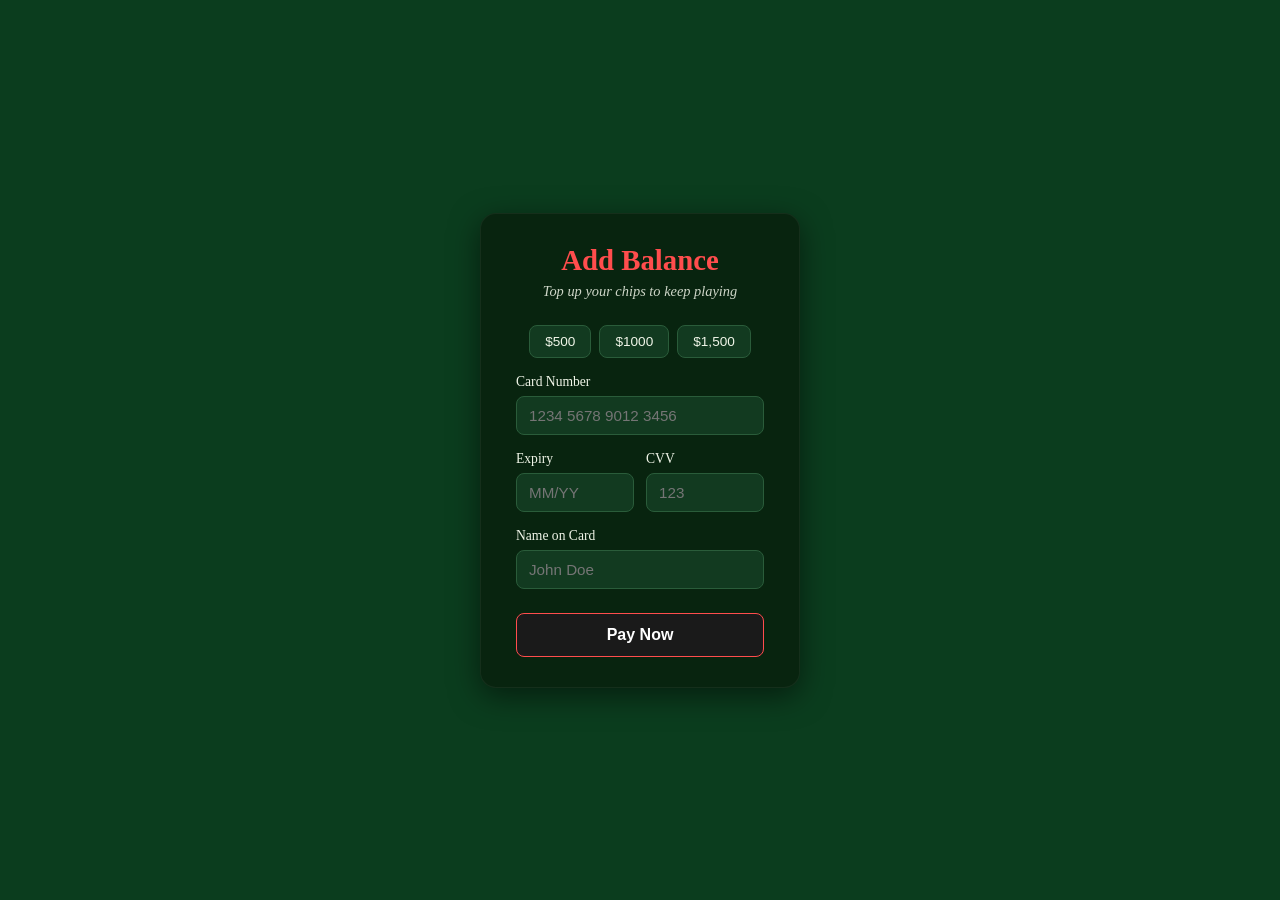
==== pay.html @ 7bdeac07 "uhh idk added js || there r some flaws tho" ====
<!doctype html>
<html lang="en">
  <head>
    <meta charset="UTF-8" />
    <title>Payment</title>
    <link rel="icon" href="pics/logo.png">
    <link rel="stylesheet" href="pay.css">
  </head>
  <body>
    <div class="modal">
      <h2>Add Balance</h2>
      <p class="sub">Top up your chips to keep playing</p>

      <div class="amount-options">
        <a href="pay500.html"> <button onclick="five()">$500</button> </a>
        <a href="pay1000.html"><button onclick="ten()">$1000</button></a>
        <a href="pay1500.html"><button onclick="one()">$1,500</button></a>
      </div>

      <label for="card">Card Number</label>
      <input required type="text" id="card" placeholder="1234 5678 9012 3456" />

      <div class="row">
        <div>
          <label for="exp">Expiry</label>
          <input required type="text" id="exp" placeholder="MM/YY" />
        </div>
        <div>
          <label for="cvv">CVV</label>
          <input required type="text" id="cvv" placeholder="123" />
        </div>
      </div>

      <label for="name">Name on Card</label>
      <input required type="text" id="name" placeholder="John Doe" />

      <a href="index.html"><button onclick="#" class="pay-btn">Pay Now</button></a>
    </div>
    <script src="index.js"></script>
  </body>
</html>
---- pay.css ----
* {
      margin: 0;
      padding: 0;
      box-sizing: border-box;
  }

  body {
      font-family: "Georgia", serif;
      background-color: #0b3d1e;
      display: flex;
      justify-content: center;
      align-items: center;
      min-height: 100vh;
  }

  .modal {
      background-color: #08240f;
      border-radius: 16px;
      padding: 30px 35px;
      width: 320px;
      box-shadow: 0 8px 30px rgba(0, 0, 0, 0.5);
      border: 1px solid rgba(255, 255, 255, 0.05);
  }

  h2 {
      color: #ff4d4d;
      text-align: center;
      font-size: 1.8rem;
      margin-bottom: 6px;
  }

  .sub {
      color: #f0f5e8;
      text-align: center;
      font-style: italic;
      font-size: 0.9rem;
      margin-bottom: 25px;
      opacity: 0.85;
  }

  label {
      display: block;
      color: #f0f5e8;
      font-size: 0.85rem;
      margin-bottom: 6px;
      margin-top: 16px;
  }

  input {
      width: 100%;
      padding: 10px 12px;
      border-radius: 8px;
      border: 1px solid #2a5c3a;
      background-color: #123a20;
      color: #f0f5e8;
      font-size: 0.95rem;
      outline: none;
  }

  input:focus {
      border-color: #ff4d4d;
  }

  .row {
      display: flex;
      gap: 12px;
  }

  .row>div {
      flex: 1;
  }

  .amount-options {
      display: flex;
      justify-content: center;
      gap: 8px;
      margin-top: 16px;
      width: 100%;

  }

  .amount-options button {
      flex: 1;
      
      background-color: #123a20;
      color: #f0f5e8;
      border: 1px solid #2a5c3a;
      border-radius: 8px;
      padding: 8px 15px;
      cursor: pointer;
      font-size: 0.85rem;
      transition: 0.2s;
  }

  .amount-options button:hover {
      border-color: #ff4d4d;
      color: #ff4d4d;
  }

  .amount-options button.selected {
      background-color: #ff4d4d;
      color: #08240f;
      border-color: #ff4d4d;
      font-weight: bold;
  }

  .pay-btn {
      width: 100%;
      margin-top: 24px;
      padding: 12px 0;
      background-color: #1a1a1a;
      color: #fff;
      border: 1px solid #ff4d4d;
      border-radius: 8px;
      font-size: 1rem;
      font-weight: bold;
      cursor: pointer;
      transition: 0.2s;
  }

  .pay-btn:hover {
      background-color: #ff4d4d;
      color: #08240f;
  }

  .fake-note {
      text-align: center;
      font-size: 0.7rem;
      color: #f0f5e8;
      opacity: 0.5;
      margin-top: 14px;
  }
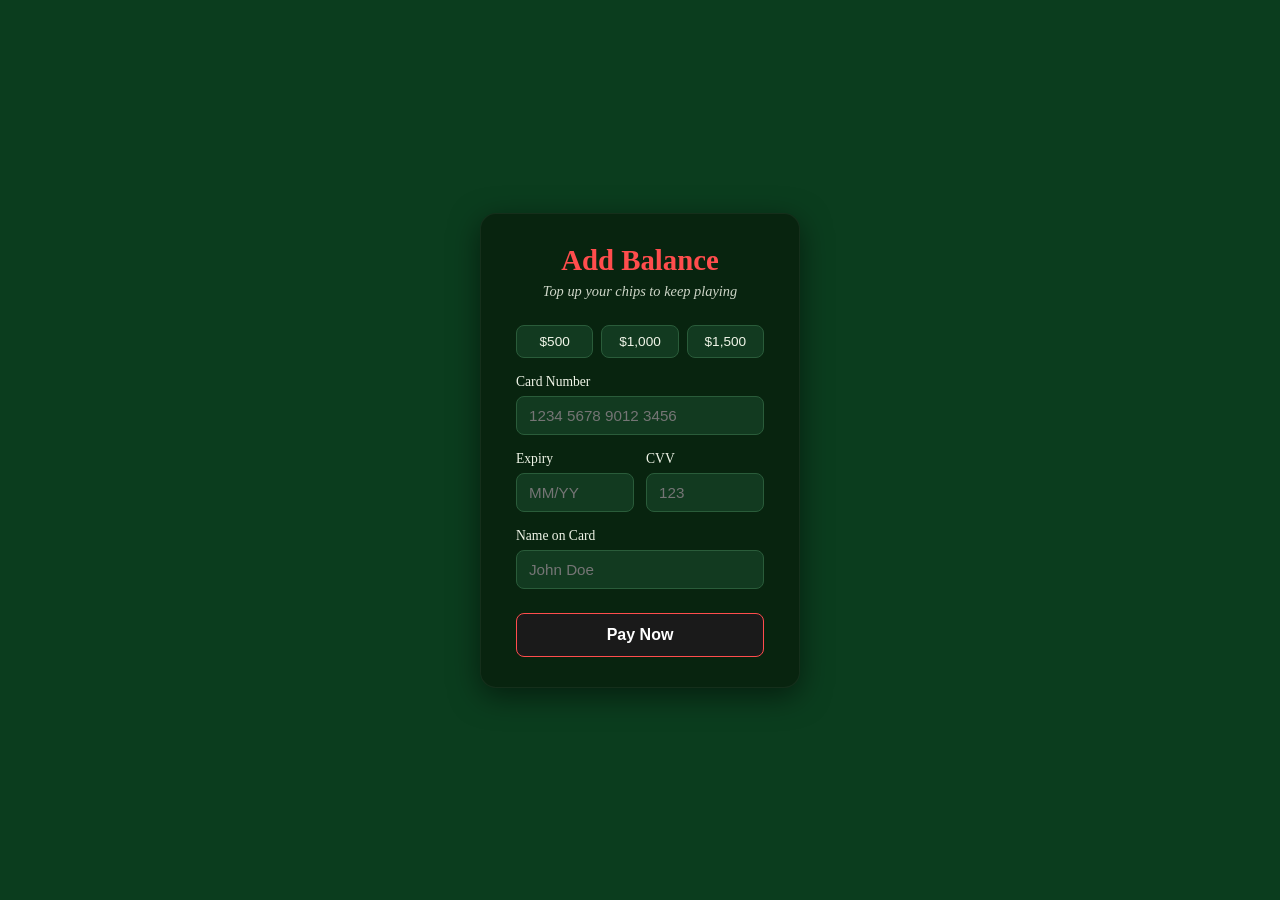
==== commit e7e90369: "evything is done gng for v1" ====
--- a/pay.html
+++ b/pay.html
@@ -3,8 +3,8 @@
   <head>
     <meta charset="UTF-8" />
     <title>Payment</title>
-    <link rel="icon" href="pics/logo.png">
-    <link rel="stylesheet" href="pay.css">
+    <link rel="icon" href="src/pics/logo.png" />
+    <link rel="stylesheet" href="src/css/pay.css" />
   </head>
   <body>
     <div class="modal">
@@ -12,9 +12,9 @@
       <p class="sub">Top up your chips to keep playing</p>
 
       <div class="amount-options">
-        <a href="pay500.html"> <button onclick="five()">$500</button> </a>
-        <a href="pay1000.html"><button onclick="ten()">$1000</button></a>
-        <a href="pay1500.html"><button onclick="one()">$1,500</button></a>
+        <button class="top-up" id="500">$500</button>
+        <button class="top-up" id="1000">$1,000</button>
+        <button class="top-up" id="1500">$1,500</button>
       </div>
 
       <label for="card">Card Number</label>
@@ -34,8 +34,9 @@
       <label for="name">Name on Card</label>
       <input required type="text" id="name" placeholder="John Doe" />
 
-      <a href="index.html"><button onclick="#" class="pay-btn">Pay Now</button></a>
+      <a href="index.html"><button onclick="#" class="pay-btn" id="pay-btn">Pay Now</button></a
+      >
     </div>
-    <script src="index.js"></script>
+    <script src="src/js/pay.js"></script>
   </body>
 </html>
--- a/src/css/pay.css
+++ b/src/css/pay.css
@@ -0,0 +1,132 @@
+  * {
+      margin: 0;
+      padding: 0;
+      box-sizing: border-box;
+  }
+
+  body {
+      font-family: "Georgia", serif;
+      background-color: #0b3d1e;
+      display: flex;
+      justify-content: center;
+      align-items: center;
+      min-height: 100vh;
+  }
+
+  .modal {
+      background-color: #08240f;
+      border-radius: 16px;
+      padding: 30px 35px;
+      width: 320px;
+      box-shadow: 0 8px 30px rgba(0, 0, 0, 0.5);
+      border: 1px solid rgba(255, 255, 255, 0.05);
+  }
+
+  h2 {
+      color: #ff4d4d;
+      text-align: center;
+      font-size: 1.8rem;
+      margin-bottom: 6px;
+  }
+
+  .sub {
+      color: #f0f5e8;
+      text-align: center;
+      font-style: italic;
+      font-size: 0.9rem;
+      margin-bottom: 25px;
+      opacity: 0.85;
+  }
+
+  label {
+      display: block;
+      color: #f0f5e8;
+      font-size: 0.85rem;
+      margin-bottom: 6px;
+      margin-top: 16px;
+  }
+
+  input {
+      width: 100%;
+      padding: 10px 12px;
+      border-radius: 8px;
+      border: 1px solid #2a5c3a;
+      background-color: #123a20;
+      color: #f0f5e8;
+      font-size: 0.95rem;
+      outline: none;
+  }
+
+  input:focus {
+      border-color: #ff4d4d;
+  }
+
+  .row {
+      display: flex;
+      gap: 12px;
+  }
+
+  .row>div {
+      flex: 1;
+  }
+
+  .amount-options {
+      display: flex;
+      justify-content: center;
+      gap: 8px;
+      margin-top: 16px;
+      width: 100%;
+
+  }
+
+  .amount-options button {
+      flex: 1;
+      
+      background-color: #123a20;
+      color: #f0f5e8;
+      border: 1px solid #2a5c3a;
+      border-radius: 8px;
+      padding: 8px 15px;
+      cursor: pointer;
+      font-size: 0.85rem;
+      transition: 0.2s;
+  }
+
+  .amount-options button:hover {
+      border-color: #ff4d4d;
+      color: #ff4d4d;
+  }
+
+  .amount-options button.selected {
+      background-color: #ff4d4d;
+      color: #08240f;
+      border-color: #ff4d4d;
+      font-weight: bold;
+  }
+
+  .pay-btn {
+      width: 100%;
+      margin-top: 24px;
+      padding: 12px 0;
+      background-color: #1a1a1a;
+      color: #fff;
+      border: 1px solid #ff4d4d;
+      border-radius: 8px;
+      font-size: 1rem;
+      font-weight: bold;
+      cursor: pointer;
+      transition: 0.2s;
+  }
+
+  .pay-btn:hover {
+      background-color: #ff4d4d;
+      color: #08240f;
+  }
+
+  .fake-note {
+      text-align: center;
+      font-size: 0.7rem;
+      color: #f0f5e8;
+      opacity: 0.5;
+      margin-top: 14px;
+  }
